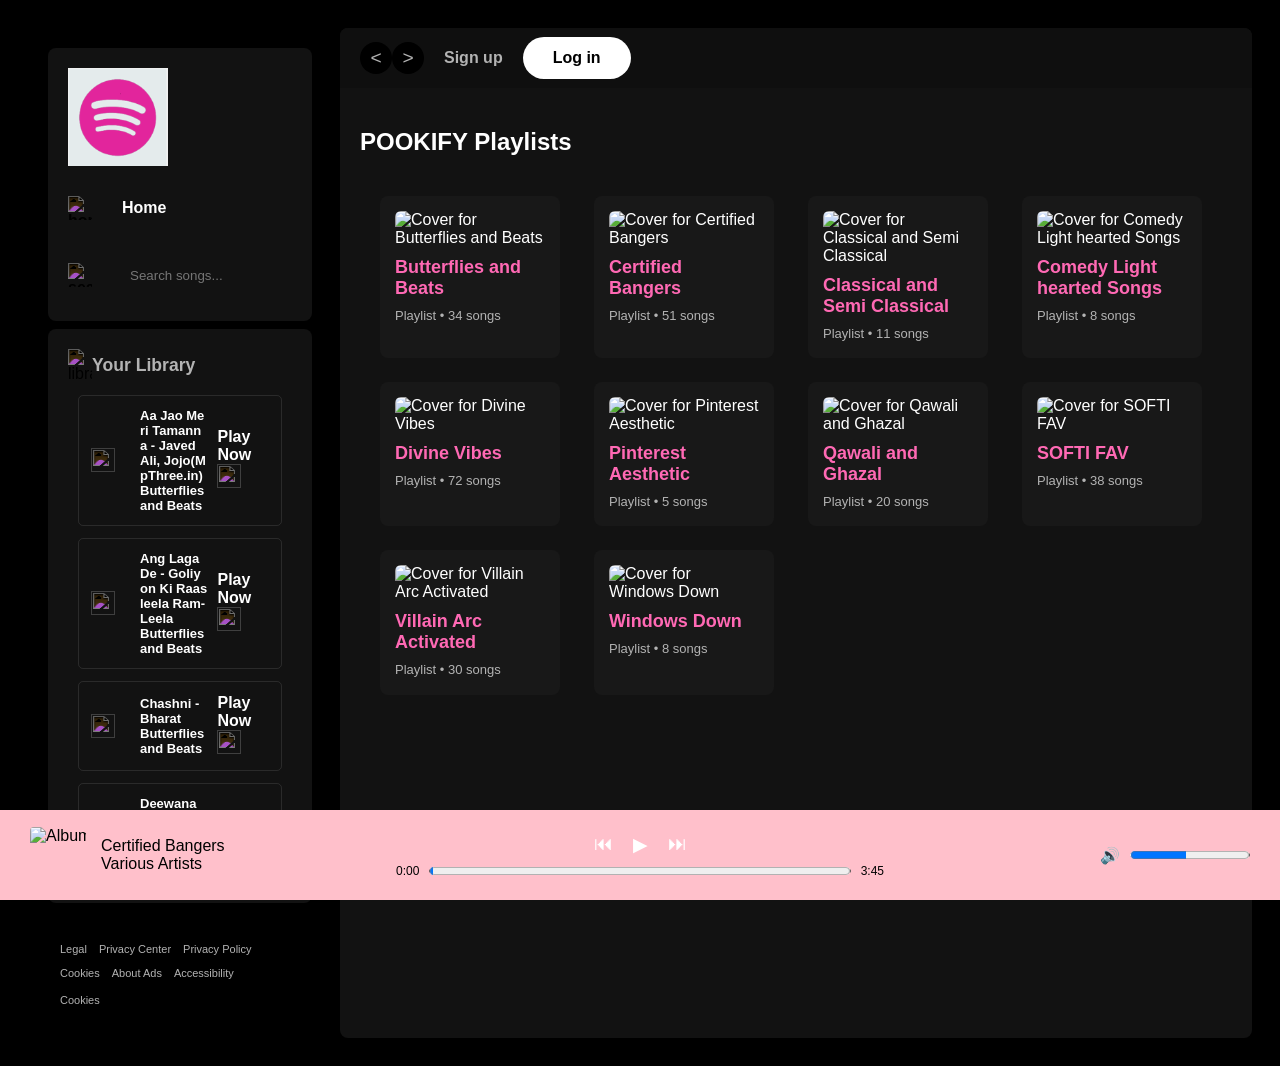
==== index.html @ e4906915 "Clean Pookify upload with Cloudinary links" ====
<!DOCTYPE html>
<html lang="en">
<head>
    <meta charset="UTF-8">
    <meta name="viewport" content="width=device-width, initial-scale=1.0">
   <link rel="stylesheet" href="style.css"> 
   <link rel="stylesheet" href="utility.css">
   <link rel="icon" href="data:,">
   <title>POOKIFY - Your favourite music is here</title>
</head>
<body>
  <body class="bg-black"> <div class="container flex bg-black p-1">
    <div class="left">
       <div class="home bg-grey rounded m-1 p-1">
    <div class="logo"><img src="logo.png" class="invert" alt="spotify"></div>
    <ul>
        <li class="flex items-center gap-1"><img class="invert" src="home.png" alt="home">Home</li>
        <li class="flex items-center gap-1">
            <img class="invert" src="search.jpg" alt="search">
            <input type="text" id="searchBar" placeholder="Search songs..." 
                   style="background: transparent; border: none; color: white; outline: none;">
        </li>
    </ul>
</div>

        <div class="library bg-grey rounded m-1 p-1">
    <div class="heading flex items-center gap-1">
        <img class="invert" src="library.jpg" alt="library">
        <h2>Your Library</h2>
    </div>

    <div class="songlist">
        <ul>
            </ul>
    </div>
</div>
        
        <div class="footer">
    <div class="footer-links">
        <a href="#">Legal</a>
        <a href="#">Privacy Center</a>
        <a href="#">Privacy Policy</a>
        <a href="#">Cookies</a>
        <a href="#">About Ads</a>
        <a href="#">Accessibility</a>
    </div>
    <a href="#" class="cookie-link">Cookies</a>
</div>
    </div>

   <div class="right bg-grey rounded m-1">
    <div class="header flex justify-between items-center p-1">
        <div class="nav-arrows flex gap-1">
            <div class="arrow rounded-full flex items-center justify-center">&lt;</div>
            <div class="arrow rounded-full flex items-center justify-center">&gt;</div>
        </div>
        
        <div class="buttons flex items-center gap-1">
            <button class="signup-btn">Sign up</button>
            <button class="login-btn">Log in</button>
        </div>
    </div>

    <div class="spotify-playlists p-1">
        <h1>POOKIFY Playlists</h1>
    <div class="cardContainer" id="cardContainer"></div>
    


</div>    

   <div class="playbar">
    <div class="song-info">
        <img id="song-info-img" src="download.jpg" alt="Album Art">
        
        <div class="song-details">
            <div id="song-info-title" class="song-title">Certified Bangers</div>
            
            <div id="song-info-artist" class="song-artist">Various Artists</div>
        </div>
    </div>


    <div class="controls">
        <div class="control-buttons">
            <span id="prev" class="control-icon">⏮</span>
            <span id="play-main" class="control-icon">▶</span> 
            <span id="next" class="control-icon">⏭</span>
        </div>
        
        <div class="progress-bar">
            <span class="songtime">0:00</span>
            <div class="bar-bg">
                <div class="bar-fill" style="width: 0%;"></div>
                <input type="range" id="progressBar" min="0" max="100" value="0">
            </div>
            <span class="total-time">3:45</span>
        </div>
    </div>

    <div class="volume-controls">
        <span class="volume-icon">🔊</span>
        <div class="volume-bar-bg">
            <div class="volume-bar-fill" style="width: 50%;"></div>
            <input type="range" id="volumeBar" min="0" max="100" value="50">
        </div>
    </div>
</div>
    
</div>        
</div>
</div>
<audio id="audio-player"></audio>
<script src="script.js"></script>
</body>
</html>
---- style.css ----
@import url('https://fonts.googleapis.com/css2?family=Roboto+Condensed:ital,wght@0,100..900;1,100..900&display=swap');
@import url('https://fonts.googleapis.com/css2?family=Bebas+Neue&family=Roboto+Condensed:ital,wght@0,100..900;1,100..900&display=swap');
* {
    font-family: 'Roboto', sans-serif; /* Or just sans-serif */
}

h2 {
    font-size: 1.1rem; /* Makes "Your Library" the right size */
    color: #b3b3b3;    /* Spotify's signature grey for headings */
}
*{
    margin: 0;
    padding: 0;
    box-sizing: border-box;
}
body{
    background-color: antiquewhite;
}
/* Ensure the sidebar has some breathing room */
.logo img {
    width: 100px; /* Adjust this number to your liking */
    display: block;
    margin-bottom: 20px;
}
.left {
    width: 25vw;
    flex-shrink: 0; /* Prevents the sidebar from getting squashed */
    padding: 20px;
}

.right {
    flex-grow: 1;   /* Tells the right side to take up all leftover space */
    width: 75vw;    /* This keeps your 25/75 ratio */
}
ul li img {
    width: 24px;
    margin-right: 15px; /* Adds space between icon and text */
}

ul li {
    display: flex;
    align-items: center;
    list-style: none;
    padding: 10px 0;
    color: white;
    font-family: sans-serif;
}
/* Specific Spotify Colors */
.bg-black {
    background-color: black;
}

.bg-grey {
    background-color: #121212; /* This is the dark card color */
}

.rounded {
    border-radius: 8px; /* Gives that card look */
}

/* Layout spacing */
.m-1 { margin: 8px; }
.p-1 { padding: 20px; }

.left {
    width: 25vw;
}

.right {
    width: 75vw;
    margin-left: 0; /* Ensures it sits close to the sidebar */
    min-height: 90vh; /* Makes the black box tall */
}

/* Navigation List Styling */
ul li {
    display: flex;
    align-items: center; /* This centers the icon and text perfectly */
    gap: 15px;           /* Space between icon and text */
    list-style: none;
    color: white;
    font-weight: bold;
    margin-top: 20px;
    cursor: pointer;
}

/* Give the icons a set size so they don't break the layout */
ul li img {
    width: 24px;
    height: 24px;
    object-fit: contain;
}

ul li:hover {
    opacity: 1;
}

.invert {
    filter: invert(1);
    width: 24px;
}
.footer {
    padding: 20px;
    margin-top: 20px; /* Space it out from the Library box */
}

.footer-links {
    display: flex;
    flex-wrap: wrap; /* This allows links to go to the next line */
    gap: 12px;       /* Space between links */
}

.footer-links a, .cookie-link {
    color: #b3b3b3;  /* Spotify's muted grey color */
    text-decoration: none;
    font-size: 11px;  /* Very small font as per design */
    font-weight: 400;
}

.footer-links a:hover, .cookie-link:hover {
    text-decoration: underline;
    color: white;
}

.cookie-link {
    display: block;
    margin-top: 15px; /* Separate the single link at the bottom */
}
/* Header styling */
.header {
    background-color: #0f0f0f; /* Slightly darker than the card bg */
    height: 60px;
    border-top-left-radius: 8px;
    border-top-right-radius: 8px;
}

/* Navigation Arrows */
.arrow {
    width: 32px;
    height: 32px;
    background-color: #000;
    color: #b3b3b3;
    cursor: pointer;
    border-radius: 50%; /* Makes them perfect circles */
    font-size: 1.2rem;
}

/* Signup Button - No background, just text */
.signup-btn {
    background: transparent;
    border: none;
    color: #b3b3b3;
    font-weight: bold;
    cursor: pointer;
    font-size: 16px;
    padding: 10px 20px;
}

.signup-btn:hover {
    color: white;
    transform: scale(1.05);
}

/* Login Button - White pill button */
.login-btn {
    background-color: white;
    color: black;
    border: none;
    padding: 12px 30px;
    border-radius: 50px; /* Pill shape */
    font-weight: bold;
    cursor: pointer;
    font-size: 16px;
}

.login-btn:hover {
    transform: scale(1.05);
    background-color: #f6f6f6;
}

/* Main Heading */
h1 {
    color: white;
    font-size: 24px;
    padding: 20px 0;
}
.cardContainer {
    display: grid;
    /* This tells the grid: "Make columns at least 180px wide. 
       If there is extra space, stretch them. If there isn't enough space, wrap to next line." */
    grid-template-columns: repeat(auto-fill, minmax(180px, 1fr)); 
    gap: 24px;
    padding: 20px;
    
    /* Ensure the container can scroll if you have many rows of cards */
    max-height: 100%;
    overflow-y: auto;
}

.card {
    position: relative; /* THIS IS THE MOST IMPORTANT LINE */
    width: 180px; 
    background-color: #181818;
    padding: 15px;
    border-radius: 8px;
    cursor: pointer;
    transition: all 1s ease-out;
    overflow:hidden;
}

.card:hover {
    background-color: #282828; /* Highlights on hover */
}

.card img {
    width: 100%;
    aspect-ratio: 1/1;
    object-fit: cover;
    border-radius: 6px;
    margin-bottom: 10px;
}
.play {
    width: 45px;
    height: 45px;
    background-color: white;
    border-radius: 50%;
    display: flex;
    align-items: center;
    justify-content: center;
    position: absolute;
    
    /* Position it relative to the bottom-right of the card */
    bottom: 95px; /* Adjust this based on your text height */
    right: 25px;
    
    /* This makes it look like the Spotify hover effect */
    opacity: 0;
    transition: all 0.3s ease;
}

/* Make it appear when you hover over the card */
.card:hover .play {
    opacity: 1;
    bottom: 105px; /* Subtle "pop up" animation */
}
/* Update this in your stylesheet */
.card h3 {
    color: hotpink;      /* Pure white, the brightest possible color */
    font-weight: 700;    /* Extra bold to make it pop */
    font-size: 18px;      /* Slightly larger font size */
    margin-bottom: 8px;   /* Keep the spacing below it */
    opacity: 1;           /* Ensure it's not transparent */
}

.card p {
    color: #b3b3b3;
    font-size: 13px;
    line-height: 1.4;
}

/* The Green Play Button */
/* 1. The width of the entire scrollbar */
::-webkit-scrollbar {
    width: 12px;
}

/* 2. The background of the scrollbar area (the "track") */
::-webkit-scrollbar-track {
    background: #121212; /* Matches Spotify's deep black */
}

/* 3. The draggable part of the scrollbar (the "thumb") */
::-webkit-scrollbar-thumb {
    background: #5a5a5a; /* Grey color for the handle */
    border-radius: 10px;  /* Makes it rounded */
    border: 3px solid #121212; /* Creates a gap effect around the thumb */
}

/* 4. The handle color when you hover over it */
::-webkit-scrollbar-thumb:hover {
    background: #b3b3b3; /* Lightens up when active */
}

/* For Firefox (different syntax) */
* {
    scrollbar-width: thin;
    scrollbar-color: #5a5a5a #121212;
}
/* 1. Main Playbar Container */
/* 1. The Main Container */
.playbar {
    position: fixed;
    bottom: 0;
    left: 0;
    width: 100%;
    height: 90px;
    background-color: pink; /* Change to #121212 for the real Spotify look */
    display: flex;
    justify-content: space-between; /* This is the secret to 3-way alignment */
    align-items: center;
    padding: 0 30px;
    z-index: 1000;
    box-sizing: border-box;
}

/* 2. Left Section: Song Info */
.song-info {
    width: 30%; /* Set to 30% */
    display: flex;
    align-items: center;
    gap: 15px;
}

.song-info img {
    width: 56px;
    height: 56px;
    border-radius: 4px;
    object-fit: cover;
}

/* 3. Middle Section: Controls & Progress */
.controls {
    width: 40%; /* Largest section, stays in dead center */
    display: flex;
    flex-direction: column;
    align-items: center;
    gap: 8px;
}

.control-buttons {
    display: flex;
    align-items: center;
    gap: 20px;
    font-size: 1.2rem;
    cursor: pointer;
}

.progress-bar {
    width: 100%;
    display: flex;
    align-items: center;
    gap: 10px;
    color: black;
    font-size: 12px;
}

/* 4. Right Section: Volume */
.volume-controls {
    width: 30%; /* Set to 30% to match the left side */
    display: flex;
    justify-content: flex-end; /* Pushes volume to the far right */
    align-items: center;
    gap: 10px;
}

/* 5. The Progress & Volume Bars (Functional) */
.bar-bg, .volume-bar-bg {
    position: relative;
    flex-grow: 1;
    height: 4px;
    background-color: #535353;
    border-radius: 2px;
    display: flex;
    align-items: center;
    max-width: 120px;
    overflow:visible; /* Limits volume bar size */
}

/* The progress bar bg should be wider than volume */
.bar-bg {
    max-width: none; 
}

.bar-fill, .volume-bar-fill {
    position: absolute;
    height: 100%;
    background-color: white;
    border-radius: 2px;
    z-index: 1;
    pointer-events: none; /* VERY IMPORTANT */
}

#progressBar, #volumeBar {
    position: absolute;
    width: 100%;
    height: 30px; /* Thicker hitbox */
    top: -13px;   /* Centers the hitbox over the 4px bar */
    cursor: pointer;
    opacity: 0;   
    z-index: 10;  /* Must be the highest number */
}



.card .play {
    opacity: 0;
    transition: all 0.3s ease;
}

.card:hover .play {
    opacity: 1;
    transform: translateY(-10px); /* Makes it pop up slightly */
}
/* 1. Force the fill to turn green when hovering ANYWHERE in the middle/right sections */
.controls:hover .bar-fill,
.volume-controls:hover .volume-bar-fill {
    background-color: #1db954 !important;
}

/* 2. Style the "Dragger Dot" (Thumb) for Chrome/Safari/Edge */
#progressBar::-webkit-slider-thumb, 
#volumeBar::-webkit-slider-thumb {
    -webkit-appearance: none;
    appearance: none;
    height: 12px;
    width: 12px;
    background-color: white;
    border-radius: 50%;
    box-shadow: 0 0 5px rgba(0,0,0,0.5);
    cursor: pointer;
    opacity: 0; /* Hidden by default */
}

/* 3. Style the "Dragger Dot" (Thumb) for Firefox */
#progressBar::-moz-range-thumb, 
#volumeBar::-moz-range-thumb {
    height: 12px;
    width: 12px;
    background-color: white;
    border-radius: 50%;
    border: none;
    cursor: pointer;
    opacity: 0;
}

/* 4. Trigger the Dot visibility on hover */
.controls:hover #progressBar::-webkit-slider-thumb,
.volume-controls:hover #volumeBar::-webkit-slider-thumb,
.controls:hover #progressBar::-moz-range-thumb,
.volume-controls:hover #volumeBar::-moz-range-thumb {
    opacity: 1 !important;
}
#progressBar { opacity:10 !important; }
#volumeBar { opacity: 10 !important; }
/* Update your progressBar CSS */


/* Ensure the Song Info doesn't get squashed */
.song-info {
    width: 30%;
    display: flex;
    align-items: center;
    gap: 15px;
    white-space: nowrap;
    color: black; /* Keeps 'Aarti' or 'Certified Bangers' on one line */
}
.songlist {
    /* Adjust this height based on your layout 
       vh means viewport height (percentage of screen) */
    max-height: 500px; 
    overflow-y: auto;  /* This enables the scrollbar */
    padding: 0 10px;
}

.songlist ul {
    padding: 0;
    margin: 0;
}
.songlist ul li {
    list-style-type: none;
    display: flex;
    cursor: pointer;
    padding: 12px;
    gap: 10px;
    border: 1px solid rgba(255, 255, 255, 0.1);
    margin: 12px 0;
    border-radius: 5px;
    justify-content: space-between;
    align-items: center;
}

.songlist .info {
    font-size: 13px;
    width: 150px; /* Adjust based on your sidebar width */
}

.songlist .info div {
    word-break: break-all;
}
#searchBar {
    width: 100%;
    background: #121212;
    color: white;
    padding: 8px;
    border-radius: 4px;
    border: 1px solid #333;
}
---- utility.css ----
.border{
    border: 2px solid red;
    margin: 3px;
}
.flex{
    display:flex;
}
.justify-center{
    justify-content: center;
}
.items-center{
    align-items: center;
}
.bg-black{
    background-color: black;
    color: white;
}
.invert{
    filter: invert(1);
}
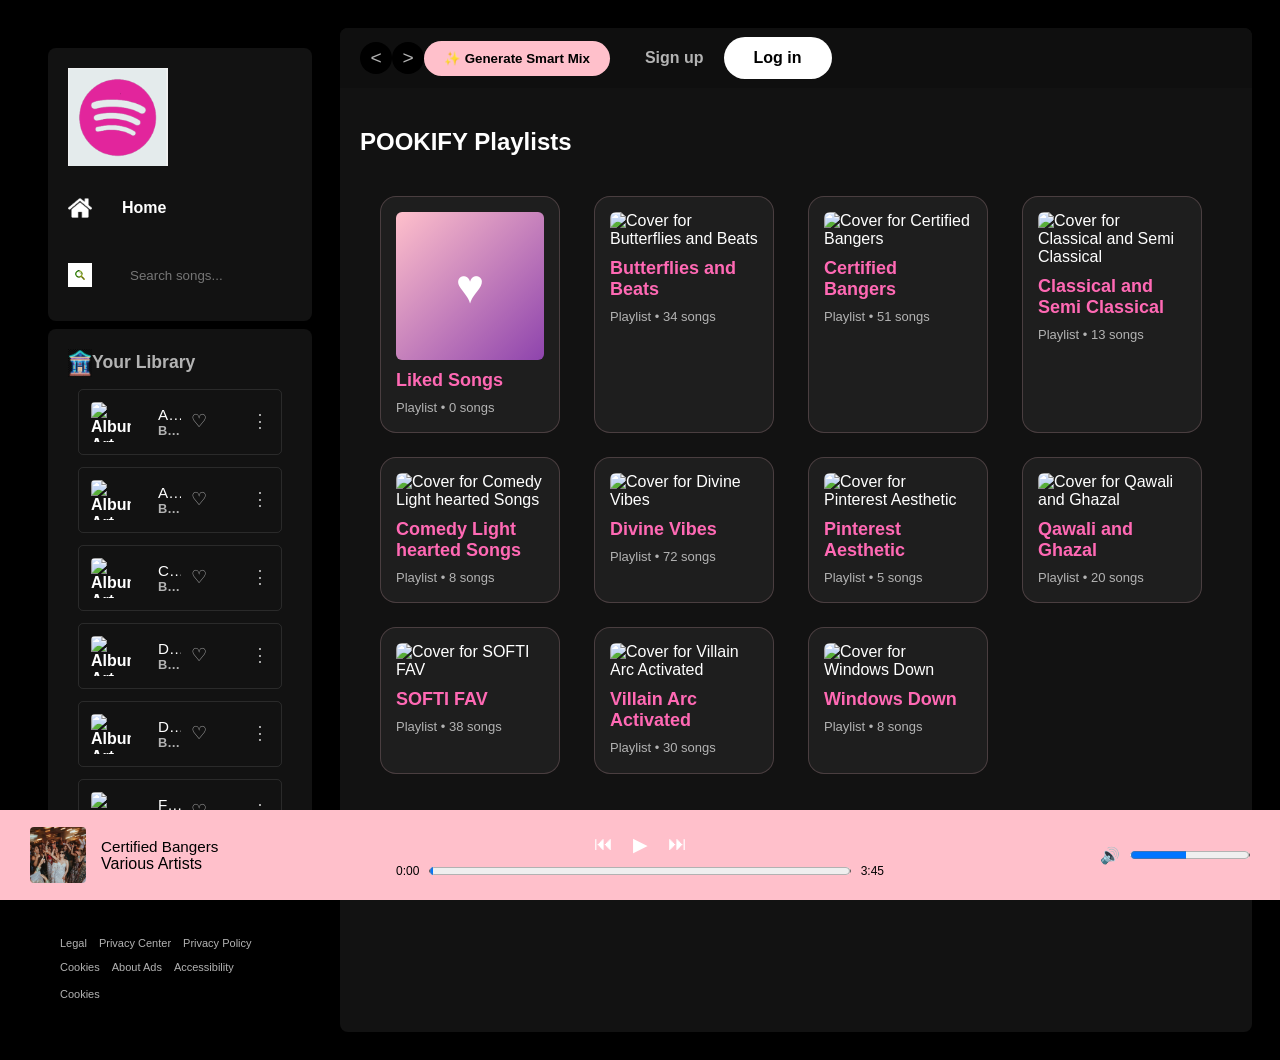
==== commit 126c3df2: "Added Home functionality and ignored ML model" ====
--- a/index.html
+++ b/index.html
@@ -14,7 +14,7 @@
        <div class="home bg-grey rounded m-1 p-1">
     <div class="logo"><img src="logo.png" class="invert" alt="spotify"></div>
     <ul>
-        <li class="flex items-center gap-1"><img class="invert" src="home.png" alt="home">Home</li>
+        <li class="flex items-center gap-1" onclick="renderHomeView()" style="cursor: pointer; transition: color 0.2s ease;"><img class="invert" src="home.png" alt="home">Home</li>
         <li class="flex items-center gap-1">
             <img class="invert" src="search.jpg" alt="search">
             <input type="text" id="searchBar" placeholder="Search songs..." 
@@ -31,7 +31,37 @@
 
     <div class="songlist">
         <ul>
-            </ul>
+            <li class="track-row">
+              <div class="track-info">
+                <img src="download.jpg" alt="Album Art" class="album-art" style="width: 40px; height: 40px; border-radius: 4px;">
+                <div class="text-content">
+                  <span class="song-title">Tum Se Hi - Jab We Met</span>
+                  <span class="playlist-name">Butterflies and Beats</span>
+                </div>
+              </div>
+              <div class="track-actions">
+                <button class="action-btn like-btn" title="Save to Liked Songs">♡</button>
+                <button class="action-btn play-btn" title="Play">▶</button>
+                <button class="action-btn more-btn" title="More options">⋮</button>
+              </div>
+            </li>
+
+            <li class="track-row">
+              <div class="track-info">
+                <img src="download.jpg" alt="Album Art" class="album-art" style="width: 40px; height: 40px; border-radius: 4px;">
+                <div class="text-content">
+                  <span class="song-title">Zara Sa - Jannat</span>
+                  <span class="playlist-name">Butterflies and Beats</span>
+                </div>
+              </div>
+              <div class="track-actions">
+                <button class="action-btn like-btn" title="Save to Liked Songs">♡</button>
+                <button class="action-btn play-btn" title="Play">▶</button>
+                <button class="action-btn more-btn" title="More options">⋮</button>
+              </div>
+            </li>
+            
+        </ul>
     </div>
 </div>
         
@@ -56,6 +86,10 @@
         </div>
         
         <div class="buttons flex items-center gap-1">
+            <button id="smart-mix-btn" onclick="generatePredictiveMix()" style="background-color: #ffc0cb; color: black; padding: 10px 20px; border-radius: 20px; border: none; cursor: pointer; font-weight: bold; margin-right: 15px;">
+                ✨ Generate Smart Mix
+            </button>
+            
             <button class="signup-btn">Sign up</button>
             <button class="login-btn">Log in</button>
         </div>
--- a/style.css
+++ b/style.css
@@ -13,8 +13,28 @@
     padding: 0;
     box-sizing: border-box;
 }
-body{
-    background-color: antiquewhite;
+/* --- Liquid Animated Gradient --- */
+body {
+    /* Define the colors: Dark Grey, Deep Violet, Almost Black, Dark Magenta */
+    background: linear-gradient(-45deg, #0a0a0c, #1a1525, #0a0a0c, #2d182b);
+    
+    /* Make the background massive so we can pan across it */
+    background-size: 400% 400%;
+    
+    /* Tie it to the animation below */
+    animation: liquidGradient 15s ease infinite;
+    
+    color: white;
+    /* Ensure it covers the whole screen perfectly */
+    min-height: 100vh;
+    background-attachment: fixed;
+}
+
+/* The animation that pans the massive background */
+@keyframes liquidGradient {
+    0% { background-position: 0% 50%; }
+    50% { background-position: 100% 50%; }
+    100% { background-position: 0% 50%; }
 }
 /* Ensure the sidebar has some breathing room */
 .logo img {
@@ -198,20 +218,25 @@
 }
 
 .card {
-    position: relative; /* THIS IS THE MOST IMPORTANT LINE */
+    position: relative; 
     width: 180px; 
-    background-color: #181818;
+    
+    /* THE VISIBLE CHANGE: Glassmorphism with a pink border */
+    background-color: rgba(255, 255, 255, 0.05) !important;
+    border: 1px solid rgba(255, 192, 203, 0.2) !important; 
+    
     padding: 15px;
-    border-radius: 8px;
-    cursor: pointer;
-    transition: all 1s ease-out;
-    overflow:hidden;
+    border-radius: 16px !important; /* Rounder corners */
+    cursor: pointer;
+    transition: all 0.3s ease-out;
+    overflow: hidden;
 }
 
 .card:hover {
-    background-color: #282828; /* Highlights on hover */
-}
-
+    background-color: rgba(255, 192, 203, 0.1) !important; /* Glows pink on hover */
+    border: 1px solid rgba(255, 192, 203, 0.6) !important;
+    transform: translateY(-8px);
+}
 .card img {
     width: 100%;
     aspect-ratio: 1/1;
@@ -494,4 +519,150 @@
     padding: 8px;
     border-radius: 4px;
     border: 1px solid #333;
+}
+/* --- Spinning Vinyl Record Animation --- */
+@keyframes spinRecord {
+    from { transform: rotate(0deg); }
+    to { transform: rotate(360deg); }
+}
+
+.playing-spin {
+    /* Spins perfectly in a 4-second loop */
+    animation: spinRecord 4s linear infinite; 
+    
+    /* Forces the square image to become a perfect circle */
+    border-radius: 50% !important; 
+    
+    /* Adds a pulsing pink shadow to match your theme */
+    box-shadow: 0 0 15px rgba(255, 192, 203, 0.6);
+}
+/* --- Active Playing Track in Library --- */
+.songlist ul li.active-track {
+    /* Gives it a soft pink background */
+    background: rgba(255, 192, 203, 0.25) !important; 
+    
+    /* Adds a solid pink bar on the left side to show it's selected */
+    border-left: 4px solid #ffc0cb; 
+    
+    /* Slightly pushes it to the right for a 3D pop effect */
+    transform: translateX(5px);
+}
+
+/* Make the title text turn pink when active */
+.songlist ul li.active-track .info div {
+    color: #ffc0cb;
+    font-weight: bold;
+}
+
+/* Hide the "Play Now" text and just show the icon on the active track */
+.songlist ul li.active-track .playnow span {
+    display: none; 
+}
+.your-song-title-class {
+    white-space: nowrap; 
+    overflow: hidden;
+    text-overflow: ellipsis;
+    width: 100%; /* Ensure it spans the width of its parent */
+    display: block;
+}
+/* ========================================= */
+/* NEW LIBRARY TRACK UI (Options 4 & 5)      */
+/* ========================================= */
+
+.track-row {
+  display: flex;
+  justify-content: space-between;
+  align-items: center;
+  padding: 10px 12px;
+  border-radius: 6px; 
+  background-color: transparent; 
+  color: white;
+  transition: all 0.2s ease;
+  cursor: pointer;
+  margin-bottom: 4px;
+  border: 1px solid transparent; /* Keeps layout stable on hover */
+}
+
+.track-info {
+  display: flex;
+  align-items: center;
+  gap: 12px;
+  overflow: hidden; /* Helps with text truncation */
+}
+
+.text-content {
+  display: flex;
+  flex-direction: column;
+  overflow: hidden;
+}
+
+.song-title {
+  font-size: 0.95rem;
+  font-weight: 500;
+  white-space: nowrap; 
+  overflow: hidden;
+  text-overflow: ellipsis;
+}
+
+.playlist-name {
+  color: #b3b3b3; 
+  font-size: 0.8rem;
+  white-space: nowrap; 
+  overflow: hidden;
+  text-overflow: ellipsis;
+}
+
+/* --- Action Buttons Layout --- */
+.track-actions {
+  display: flex;
+  align-items: center;
+  gap: 15px;
+}
+
+.action-btn {
+  background: none;
+  border: none;
+  color: #b3b3b3;
+  font-size: 1.1rem;
+  cursor: pointer;
+  transition: color 0.2s ease, transform 0.1s ease;
+  padding: 0;
+}
+
+.action-btn:hover {
+  color: white;
+  transform: scale(1.15); /* Tiny pop effect when hovered */
+}
+
+/* --- Hover & Active States --- */
+.track-row:hover {
+  background-color: rgba(255, 255, 255, 0.05); /* Matches your glassmorphism */
+  border: 1px solid rgba(255, 192, 203, 0.2); /* POOKIFY pink border */
+}
+
+/* Hide Play Button by Default, Show on Hover */
+.play-btn {
+  opacity: 0;
+  transform: scale(0.8);
+  transition: opacity 0.2s ease, transform 0.2s ease;
+}
+
+.track-row:hover .play-btn {
+  opacity: 1;
+  transform: scale(1);
+}
+
+/* The "Active" State (Currently Playing) */
+.track-row.active {
+  background: rgba(255, 192, 203, 0.15); /* Soft pink background */
+  border-left: 4px solid #ffc0cb; /* Pink indicator bar */
+}
+
+.track-row.active .song-title {
+  color: #ffc0cb; /* POOKIFY Pink text */
+  font-weight: bold;
+}
+
+.track-row.active .play-btn {
+  opacity: 1; /* Always show play/pause if it's the active track */
 }
